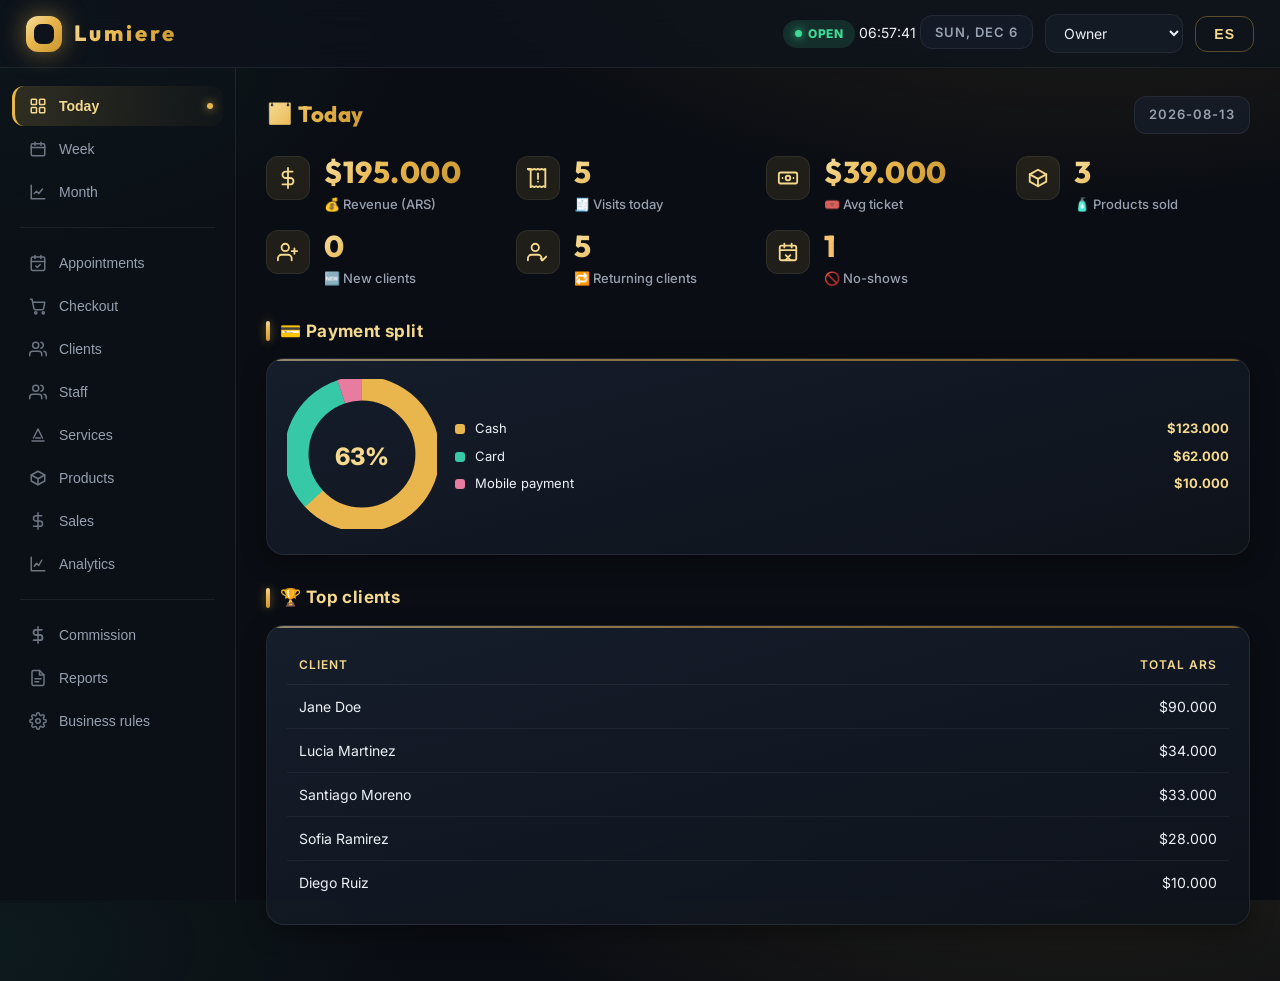
==== Lumiere-pos/dashboard/index.html @ 7a3bf392 "feat: custom-range analytics, per-period starter packs, single-file dashboard - Add custom date-rang" ====
<!DOCTYPE html>
<html lang="en">
<head>
  <meta charset="UTF-8">
  <meta name="viewport" content="width=device-width, initial-scale=1.0">
  <title>Lumiere POS — Dashboard</title>
  <link rel="preconnect" href="https://fonts.googleapis.com">
  <link rel="preconnect" href="https://fonts.gstatic.com" crossorigin>
  <link href="https://fonts.googleapis.com/css2?family=Outfit:wght@500;600;700;800&family=Inter:wght@400;500;600;700&display=swap" rel="stylesheet">
  <link rel="stylesheet" href="styles.css">
</head>
<body>
  <header class="topbar">
    <div class="brand">
      <span class="brand-dot">💎</span>
      <h1>Lumiere</h1>
    </div>
    <div class="topbar-actions">
      <div class="clock-box">
        <span class="pill" id="openPill">Open</span>
        <span class="clock" id="clock">--:--:--</span>
        <span class="day-label" id="clockDate"></span>
      </div>
      <select id="role" class="role-select" aria-label="Role">
        <option value="owner" data-i18n="role_owner">Owner</option>
        <option value="admin" data-i18n="role_admin">Administrator</option>
        <option value="receptionist" data-i18n="role_receptionist">Receptionist</option>
      </select>
      <button id="lang" class="lang-btn">ES</button>
    </div>
  </header>

  <div class="layout">
    <aside class="sidebar" id="sidebar">
      <nav>
        <button class="nav-item" data-sec="today" data-i18n="sec_today"><svg viewBox="0 0 24 24" width="18" height="18" fill="none" stroke="currentColor" stroke-width="2" stroke-linecap="round" stroke-linejoin="round"><rect x="3" y="3" width="7" height="7" rx="1"/><rect x="14" y="3" width="7" height="7" rx="1"/><rect x="3" y="14" width="7" height="7" rx="1"/><rect x="14" y="14" width="7" height="7" rx="1"/></svg>Today</button>
        <button class="nav-item" data-sec="week" data-i18n="sec_week"><svg viewBox="0 0 24 24" width="18" height="18" fill="none" stroke="currentColor" stroke-width="2" stroke-linecap="round" stroke-linejoin="round"><rect x="3" y="5" width="18" height="16" rx="2"/><path d="M8 3v4M16 3v4M3 10h18"/></svg>Week</button>
        <button class="nav-item" data-sec="month" data-i18n="sec_month"><svg viewBox="0 0 24 24" width="18" height="18" fill="none" stroke="currentColor" stroke-width="2" stroke-linecap="round" stroke-linejoin="round"><path d="M3 3v18h18"/><path d="M7 14l3-3 3 3 5-6"/></svg>Month</button>
        <hr>
        <button class="nav-item" data-sec="appointments" data-i18n="sec_appointments"><svg viewBox="0 0 24 24" width="18" height="18" fill="none" stroke="currentColor" stroke-width="2" stroke-linecap="round" stroke-linejoin="round"><rect x="3" y="4" width="18" height="18" rx="2"/><path d="M16 2v4M8 2v4M3 10h18M9 16l2 2 4-4"/></svg>Appointments</button>
        <button class="nav-item" data-sec="checkout" data-i18n="sec_checkout"><svg viewBox="0 0 24 24" width="18" height="18" fill="none" stroke="currentColor" stroke-width="2" stroke-linecap="round" stroke-linejoin="round"><circle cx="9" cy="21" r="1.5"/><circle cx="19" cy="21" r="1.5"/><path d="M2 3h2l2.6 12.4a2 2 0 002 1.6h8.9a2 2 0 002-1.6L21 7H6"/></svg>Checkout</button>
        <button class="nav-item" data-sec="clients" data-i18n="sec_clients"><svg viewBox="0 0 24 24" width="18" height="18" fill="none" stroke="currentColor" stroke-width="2" stroke-linecap="round" stroke-linejoin="round"><path d="M17 21v-2a4 4 0 00-4-4H5a4 4 0 00-4 4v2"/><circle cx="9" cy="7" r="4"/><path d="M23 21v-2a4 4 0 00-3-3.87"/><path d="M16 3.13a4 4 0 010 7.75"/></svg>Clients</button>
        <button class="nav-item" data-sec="staff" data-i18n="sec_staff"><svg viewBox="0 0 24 24" width="18" height="18" fill="none" stroke="currentColor" stroke-width="2" stroke-linecap="round" stroke-linejoin="round"><path d="M17 21v-2a4 4 0 00-4-4H5a4 4 0 00-4 4v2"/><circle cx="9" cy="7" r="4"/><path d="M23 21v-2a4 4 0 00-3-3.87M16 3.13a4 4 0 010 7.75"/></svg>Staff</button>
        <button class="nav-item" data-sec="services" data-i18n="sec_services"><svg viewBox="0 0 24 24" width="18" height="18" fill="none" stroke="currentColor" stroke-width="2" stroke-linecap="round" stroke-linejoin="round"><path d="M4 20h16M6 16l6-12 6 12"/><path d="M9 16h6"/></svg>Services</button>
        <button class="nav-item" data-sec="products" data-i18n="sec_products"><svg viewBox="0 0 24 24" width="18" height="18" fill="none" stroke="currentColor" stroke-width="2" stroke-linecap="round" stroke-linejoin="round"><path d="M21 8l-9-5-9 5v8l9 5 9-5V8z"/><path d="M3 8l9 5 9-5M12 13v8"/></svg>Products</button>
        <button class="nav-item" data-sec="sales" data-i18n="sec_sales"><svg viewBox="0 0 24 24" width="18" height="18" fill="none" stroke="currentColor" stroke-width="2" stroke-linecap="round" stroke-linejoin="round"><path d="M12 1v22M17 5H9.5a3.5 3.5 0 000 7h5a3.5 3.5 0 010 7H6"/></svg>Sales</button>
        <button class="nav-item owner-only" data-sec="analytics" data-i18n="sec_analytics"><svg viewBox="0 0 24 24" width="18" height="18" fill="none" stroke="currentColor" stroke-width="2" stroke-linecap="round" stroke-linejoin="round"><path d="M3 3v18h18"/><path d="M7 15l3-4 3 3 4-7"/></svg>Analytics</button>
        <hr>
        <button class="nav-item owner-only" data-sec="commission" data-i18n="sec_commission"><svg viewBox="0 0 24 24" width="18" height="18" fill="none" stroke="currentColor" stroke-width="2" stroke-linecap="round" stroke-linejoin="round"><path d="M12 1v22M17 5H9.5a3.5 3.5 0 000 7h5a3.5 3.5 0 010 7H6"/><path d="M17 5H9.5a3.5 3.5 0 000 7h5a3.5 3.5 0 010 7H6"/></svg>Commission</button>
        <button class="nav-item owner-only" data-sec="reports" data-i18n="sec_reports"><svg viewBox="0 0 24 24" width="18" height="18" fill="none" stroke="currentColor" stroke-width="2" stroke-linecap="round" stroke-linejoin="round"><path d="M14 2H6a2 2 0 00-2 2v16a2 2 0 002 2h12a2 2 0 002-2V8z"/><path d="M14 2v6h6M8 13h8M8 17h5"/></svg>Reports</button>
        <button class="nav-item owner-only" data-sec="rules" data-i18n="sec_rules"><svg viewBox="0 0 24 24" width="18" height="18" fill="none" stroke="currentColor" stroke-width="2" stroke-linecap="round" stroke-linejoin="round"><circle cx="12" cy="12" r="3"/><path d="M19.4 15a1.65 1.65 0 00.33 1.82l.06.06a2 2 0 11-2.83 2.83l-.06-.06a1.65 1.65 0 00-1.82-.33 1.65 1.65 0 00-1 1.51V21a2 2 0 11-4 0v-.09A1.65 1.65 0 009 19.4a1.65 1.65 0 00-1.82.33l-.06.06a2 2 0 11-2.83-2.83l.06-.06a1.65 1.65 0 00.33-1.82 1.65 1.65 0 00-1.51-1H3a2 2 0 110-4h.09A1.65 1.65 0 004.6 9a1.65 1.65 0 00-.33-1.82l-.06-.06a2 2 0 112.83-2.83l.06.06a1.65 1.65 0 001.82.33H9a1.65 1.65 0 001-1.51V3a2 2 0 114 0v.09a1.65 1.65 0 001 1.51 1.65 1.65 0 001.82-.33l.06-.06a2 2 0 112.83 2.83l-.06.06a1.65 1.65 0 00-.33 1.82V9a1.65 1.65 0 001.51 1H21a2 2 0 110 4h-.09a1.65 1.65 0 00-1.51 1z"/></svg>Rules</button>
      </nav>
    </aside>

    <main id="view" class="view"></main>
  </div>

  <div id="closedOverlay" class="closed-overlay" style="display:none">
    <div class="closed-card">
      <div class="brand">
        <span class="brand-dot"></span>
        <h1>Lumiere</h1>
      </div>
      <div class="closed-icon"><svg viewBox="0 0 24 24" width="44" height="44" fill="none" stroke="currentColor" stroke-width="1.6" stroke-linecap="round" stroke-linejoin="round"><circle cx="12" cy="12" r="9"/><path d="M12 7v5l3 2"/></svg></div>
      <h2 id="ovMsg">We are closed</h2>
      <div class="closed-clock" id="ovClock">--:--:--</div>
      <div class="closed-date" id="ovDate"></div>
      <div class="closed-open" id="ovOpenAt"></div>
      <button class="btn ghost" id="ovForceBtn" onclick="Lumiere.forceOpen()">Open now (owner)</button>
      <button class="btn ghost" id="ovResetBtn" onclick="Lumiere.resetForceOpen()" style="display:none">Restore schedule</button>
    </div>
  </div>

  <script src="data.js"></script>
  <script src="app.js"></script>
</body>
</html>
---- Lumiere-pos/dashboard/styles.css ----
:root {
  --bg: #0a0d13;
  --bg2: #0e131b;
  --surface: #131a24;
  --surface2: #182130;
  --surface3: #1e2939;
  --border: rgba(255, 255, 255, 0.07);
  --border-strong: rgba(232, 182, 76, 0.35);
  --gold: #e8b64c;
  --gold-soft: #f5d98e;
  --gold-deep: #c9962f;
  --gold-grad: linear-gradient(135deg, #f7dfa0 0%, #e8b64c 45%, #c9962f 100%);
  --teal: #37c8a8;
  --teal-soft: #a5e9d8;
  --rose: #e87ba0;
  --rose-soft: #f2c6d6;
  --violet: #8f7ee8;
  --blue: #5aa9e6;
  --orange: #f2a33c;
  --green: #3ddc97;
  --text: #eef1f6;
  --text-dim: #97a1b0;
  --ok: #3ddc97;
  --warn: #f2a33c;
  --danger: #f2606b;
  --shadow: 0 18px 44px rgba(0, 0, 0, 0.5);
  --shadow-soft: 0 8px 24px rgba(0, 0, 0, 0.35);
  --radius: 18px;
  --radius-sm: 12px;
}

* { box-sizing: border-box; margin: 0; padding: 0; }

html { height: 100%; }

body {
  background:
    radial-gradient(1100px 480px at 85% -10%, rgba(232, 182, 76, 0.12), transparent 60%),
    radial-gradient(900px 420px at -5% 5%, rgba(55, 200, 168, 0.08), transparent 55%),
    radial-gradient(700px 380px at 60% 110%, rgba(143, 126, 232, 0.07), transparent 60%),
    var(--bg);
  color: var(--text);
  font-family: "Inter", "Segoe UI", system-ui, -apple-system, Roboto, sans-serif;
  min-height: 100vh;
  -webkit-font-smoothing: antialiased;
  font-size: 14px;
  line-height: 1.5;
}

::selection { background: rgba(232, 182, 76, 0.35); }

::-webkit-scrollbar { width: 10px; height: 10px; }
::-webkit-scrollbar-track { background: transparent; }
::-webkit-scrollbar-thumb {
  background: rgba(232, 182, 76, 0.22);
  border-radius: 999px;
  border: 2px solid transparent;
  background-clip: content-box;
}
::-webkit-scrollbar-thumb:hover { background: rgba(232, 182, 76, 0.4); background-clip: content-box; }

/* ---------------- Topbar ---------------- */

.topbar {
  position: sticky;
  top: 0;
  z-index: 50;
  display: flex;
  align-items: center;
  justify-content: space-between;
  padding: 14px 26px;
  background: rgba(14, 19, 27, 0.82);
  backdrop-filter: blur(16px);
  -webkit-backdrop-filter: blur(16px);
  border-bottom: 1px solid var(--border);
}

.brand { display: flex; align-items: center; gap: 12px; }
.brand-dot {
  width: 36px;
  height: 36px;
  border-radius: 12px;
  background: var(--gold-grad);
  box-shadow: 0 0 24px rgba(232, 182, 76, 0.5);
  position: relative;
  display: flex;
  align-items: center;
  justify-content: center;
  font-size: 18px;
}
.brand-dot::after {
  content: "";
  position: absolute;
  inset: 8px;
  border-radius: 7px;
  background: var(--bg2);
}
.brand h1 {
  font-family: "Outfit", "Inter", sans-serif;
  font-size: 22px;
  font-weight: 800;
  letter-spacing: 3px;
  background: var(--gold-grad);
  -webkit-background-clip: text;
  background-clip: text;
  -webkit-text-fill-color: transparent;
}

.topbar-actions { display: flex; gap: 12px; align-items: center; }

.day-label {
  font-size: 13px;
  color: var(--text-dim);
  font-weight: 600;
  letter-spacing: 1px;
  text-transform: uppercase;
  padding: 8px 14px;
  border: 1px solid var(--border);
  border-radius: var(--radius-sm);
  background: rgba(24, 33, 48, 0.6);
}

.role-select {
  background: var(--surface);
  color: var(--text);
  border: 1px solid var(--border);
  border-radius: var(--radius-sm);
  padding: 9px 14px;
  font-size: 14px;
  cursor: pointer;
  transition: border-color 0.2s;
}
.role-select:focus { outline: 2px solid var(--gold); border-color: transparent; }

.lang-btn {
  background: transparent;
  color: var(--gold-soft);
  border: 1px solid var(--border-strong);
  border-radius: var(--radius-sm);
  padding: 9px 18px;
  font-size: 14px;
  font-weight: 700;
  letter-spacing: 1px;
  cursor: pointer;
  transition: all 0.2s;
}
.lang-btn:hover { background: rgba(232, 182, 76, 0.16); box-shadow: 0 0 16px rgba(232, 182, 76, 0.25); }

/* ---------------- Layout ---------------- */

.layout { display: flex; min-height: calc(100vh - 65px); }

.sidebar {
  width: 236px;
  flex-shrink: 0;
  background: rgba(14, 19, 27, 0.55);
  border-right: 1px solid var(--border);
  padding: 18px 12px;
  overflow-y: auto;
  position: sticky;
  top: 65px;
  height: calc(100vh - 65px);
}

.sidebar nav { display: flex; flex-direction: column; gap: 3px; }
.sidebar hr { border: none; border-top: 1px solid var(--border); margin: 12px 8px; }

.nav-item {
  display: flex;
  align-items: center;
  gap: 12px;
  background: transparent;
  border: none;
  border-left: 3px solid transparent;
  color: var(--text-dim);
  text-align: left;
  padding: 11px 14px;
  font-size: 14px;
  font-weight: 500;
  border-radius: var(--radius-sm);
  cursor: pointer;
  transition: all 0.18s;
  position: relative;
}
.nav-item svg { flex-shrink: 0; opacity: 0.7; transition: opacity 0.18s; }
.nav-item:hover { color: var(--text); background: rgba(255, 255, 255, 0.045); }
.nav-item:hover svg { opacity: 1; }
.nav-item.active {
  color: var(--gold-soft);
  background: linear-gradient(90deg, rgba(232, 182, 76, 0.16), rgba(232, 182, 76, 0.02));
  border-left-color: var(--gold);
  font-weight: 600;
}
.nav-item.active svg { opacity: 1; }
.nav-item.active::after {
  content: "";
  position: absolute;
  right: 10px;
  top: 50%;
  transform: translateY(-50%);
  width: 6px;
  height: 6px;
  border-radius: 50%;
  background: var(--gold);
  box-shadow: 0 0 10px var(--gold);
}
.nav-item.hidden { display: none; }

.view {
  flex: 1;
  padding: 28px 30px 56px;
  max-width: 1220px;
  margin: 0 auto;
  width: 100%;
  animation: fadeIn 0.35s ease;
}

@keyframes fadeIn {
  from { opacity: 0; transform: translateY(6px); }
  to { opacity: 1; transform: translateY(0); }
}

/* ---------------- Grid & cards ---------------- */

.grid { display: grid; gap: 16px; grid-template-columns: repeat(auto-fit, minmax(200px, 1fr)); }
.grid.cols-2 { grid-template-columns: repeat(auto-fit, minmax(340px, 1fr)); }
.grid.cols-3 { grid-template-columns: repeat(auto-fit, minmax(260px, 1fr)); }

.card {
  background: linear-gradient(165deg, rgba(24, 33, 48, 0.85), rgba(14, 19, 27, 0.9));
  border: 1px solid var(--border);
  border-radius: var(--radius);
  padding: 20px;
  box-shadow: var(--shadow-soft);
  transition: transform 0.2s, border-color 0.2s, box-shadow 0.2s;
  position: relative;
  overflow: hidden;
}
.card::before {
  content: "";
  position: absolute;
  top: 0; left: 0; right: 0;
  height: 2px;
  background: var(--gold-grad);
  opacity: 0.55;
}
.card:hover {
  transform: translateY(-2px);
  border-color: var(--border-strong);
  box-shadow: var(--shadow);
}

.card h3 {
  font-size: 12px;
  text-transform: uppercase;
  letter-spacing: 1.4px;
  color: var(--text-dim);
  margin-bottom: 12px;
  font-weight: 700;
}

.chart-card { display: flex; flex-direction: column; }
.chart-card h3 { color: var(--gold-soft); }

.aq-wrap { margin-bottom: 20px; }
.aq-head {
  display: flex;
  align-items: center;
  justify-content: space-between;
  gap: 12px;
  margin: 26px 0 10px;
}
.aq-head strong {
  font-size: 15px;
  font-weight: 700;
  color: var(--text);
  letter-spacing: 0.3px;
}
.aq-actions { display: flex; gap: 8px; }
.aq-actions .btn.sm { padding: 5px 8px; }

.aq-group { margin-bottom: 26px; }
.aq-group-title {
  display: inline-block;
  font-size: 12px;
  font-weight: 700;
  text-transform: uppercase;
  letter-spacing: 1.2px;
  color: var(--gold-soft);
  border: 1px solid var(--gold-dim);
  background: rgba(212, 175, 55, 0.06);
  border-radius: 999px;
  padding: 4px 14px;
  margin-bottom: 14px;
}
.starter-bar {
  display: flex;
  align-items: center;
  flex-wrap: wrap;
  gap: 8px;
  margin-bottom: 18px;
}
.starter-bar > span {
  font-size: 12px;
  font-weight: 600;
  letter-spacing: 0.6px;
  text-transform: uppercase;
  color: var(--muted);
}

/* ---------------- Metrics / KPI ---------------- */

.metric { position: relative; }
.metric-value {
  font-family: "Outfit", "Inter", sans-serif;
  font-size: 30px;
  font-weight: 800;
  letter-spacing: 0.5px;
  background: var(--gold-grad);
  -webkit-background-clip: text;
  background-clip: text;
  -webkit-text-fill-color: transparent;
  line-height: 1.1;
}
.metric-label { font-size: 13px; color: var(--text-dim); margin-top: 6px; font-weight: 500; }
.metric.good .metric-value { background: linear-gradient(135deg, #8cebbf, #3ddc97); -webkit-background-clip: text; background-clip: text; -webkit-text-fill-color: transparent; }
.metric.warn .metric-value { background: linear-gradient(135deg, #f7c878, #f2a33c); -webkit-background-clip: text; background-clip: text; -webkit-text-fill-color: transparent; }
.metric.danger .metric-value { background: linear-gradient(135deg, #f9a3aa, #f2606b); -webkit-background-clip: text; background-clip: text; -webkit-text-fill-color: transparent; }
.metric.teal .metric-value { background: linear-gradient(135deg, #9ae9d6, #37c8a8); -webkit-background-clip: text; background-clip: text; -webkit-text-fill-color: transparent; }
.metric.violet .metric-value { background: linear-gradient(135deg, #b7acf5, #8f7ee8); -webkit-background-clip: text; background-clip: text; -webkit-text-fill-color: transparent; }

.metric.with-icon { display: flex; align-items: flex-start; gap: 14px; }
.metric-icon {
  width: 44px;
  height: 44px;
  flex-shrink: 0;
  border-radius: 12px;
  display: flex;
  align-items: center;
  justify-content: center;
  background: rgba(232, 182, 76, 0.1);
  border: 1px solid var(--border);
  color: var(--gold-soft);
}
.metric-icon svg { width: 22px; height: 22px; }

/* ---------------- Tables ---------------- */

table { width: 100%; border-collapse: collapse; font-size: 14px; }
th {
  text-align: left;
  color: var(--gold-soft);
  font-weight: 600;
  padding: 10px 12px;
  border-bottom: 1px solid var(--border);
  font-size: 12px;
  text-transform: uppercase;
  letter-spacing: 1px;
}
td { padding: 11px 12px; border-bottom: 1px solid rgba(255, 255, 255, 0.05); color: var(--text); }
tr:hover td { background: rgba(255, 255, 255, 0.025); }
tbody tr:last-child td { border-bottom: none; }
td.num, th.num { text-align: right; }

/* ---------------- Badges & pills ---------------- */

.badge {
  display: inline-flex;
  align-items: center;
  gap: 6px;
  padding: 4px 12px;
  border-radius: 999px;
  font-size: 12px;
  font-weight: 700;
  letter-spacing: 0.3px;
}
.badge::before {
  content: "";
  width: 6px; height: 6px;
  border-radius: 50%;
  background: currentColor;
  box-shadow: 0 0 8px currentColor;
}
.badge.ok { background: rgba(61, 220, 151, 0.13); color: var(--ok); }
.badge.warn { background: rgba(242, 163, 60, 0.13); color: var(--warn); }
.badge.danger { background: rgba(242, 96, 107, 0.13); color: var(--danger); }
.badge.gold { background: rgba(232, 182, 76, 0.14); color: var(--gold-soft); }
.badge.dim { background: rgba(151, 161, 176, 0.13); color: var(--text-dim); }
.badge.teal { background: rgba(55, 200, 168, 0.14); color: var(--teal-soft); }

.pill {
  display: inline-flex; align-items: center; gap: 6px;
  padding: 5px 12px; border-radius: 999px; font-size: 12px; font-weight: 800;
  letter-spacing: 0.5px; text-transform: uppercase;
}
.pill::before { content: ""; width: 7px; height: 7px; border-radius: 50%; background: currentColor; box-shadow: 0 0 8px currentColor; }
.pill.open { background: rgba(61, 220, 151, 0.14); color: var(--ok); }
.pill.closed { background: rgba(242, 96, 107, 0.14); color: var(--danger); }

/* ---------------- Toolbar ---------------- */

.toolbar {
  display: flex;
  gap: 12px;
  align-items: center;
  margin-bottom: 22px;
  flex-wrap: wrap;
}
.toolbar .spacer { flex: 1; }
.toolbar h2 {
  font-family: "Outfit", "Inter", sans-serif;
  font-size: 22px;
  font-weight: 800;
  letter-spacing: 0.5px;
  background: var(--gold-grad);
  -webkit-background-clip: text;
  background-clip: text;
  -webkit-text-fill-color: transparent;
}

/* ---------------- Forms & buttons ---------------- */

input, select, textarea {
  background: var(--surface);
  color: var(--text);
  border: 1px solid var(--border);
  border-radius: var(--radius-sm);
  padding: 10px 14px;
  font-size: 14px;
  font-family: inherit;
  transition: border-color 0.2s, box-shadow 0.2s;
}
input:focus, select:focus { outline: none; border-color: var(--gold); box-shadow: 0 0 0 3px rgba(232, 182, 76, 0.15); }

.btn {
  background: var(--gold-grad);
  color: #16160e;
  border: none;
  border-radius: var(--radius-sm);
  padding: 10px 20px;
  font-size: 14px;
  font-weight: 800;
  letter-spacing: 0.3px;
  cursor: pointer;
  box-shadow: 0 6px 18px rgba(232, 182, 76, 0.3);
  transition: all 0.2s;
}
.btn:hover { transform: translateY(-1px); box-shadow: 0 10px 24px rgba(232, 182, 76, 0.42); }
.btn:active { transform: translateY(0); }
.btn.ghost {
  background: transparent;
  color: var(--gold-soft);
  border: 1px solid var(--border-strong);
  box-shadow: none;
}
.btn.ghost:hover { background: rgba(232, 182, 76, 0.12); box-shadow: 0 0 14px rgba(232, 182, 76, 0.2); }
.btn.danger {
  background: transparent;
  color: var(--danger);
  border: 1px solid rgba(242, 96, 107, 0.5);
  box-shadow: none;
}
.btn.danger:hover { background: rgba(242, 96, 107, 0.12); box-shadow: 0 0 14px rgba(242, 96, 107, 0.2); }
.btn.sm { padding: 6px 9px; border-radius: 8px; line-height: 1; }
.btn.sm svg { vertical-align: -2px; }

.form-row { display: grid; grid-template-columns: 1fr 1fr; gap: 14px; margin-bottom: 14px; }
.form-field label {
  display: block;
  font-size: 12px;
  color: var(--text-dim);
  margin-bottom: 6px;
  text-transform: uppercase;
  letter-spacing: 0.8px;
  font-weight: 600;
}
.form-field select, .form-field input { width: 100%; }
.form-field.full { grid-column: 1 / -1; }

.form-card { margin-bottom: 16px; }
.form-title { font-size: 15px; font-weight: 700; color: var(--gold-soft); margin-bottom: 14px; }
.form-actions { display: flex; gap: 10px; margin-top: 16px; }

.rate-input { width: 90px; text-align: center; padding: 7px 8px; }

/* ---------------- Section titles ---------------- */

.section-title {
  display: flex;
  align-items: center;
  gap: 10px;
  font-size: 17px;
  font-weight: 700;
  color: var(--gold-soft);
  margin: 30px 0 14px;
  letter-spacing: 0.4px;
}
.section-title::before {
  content: "";
  width: 4px;
  height: 20px;
  border-radius: 4px;
  background: var(--gold-grad);
  box-shadow: 0 0 10px rgba(232, 182, 76, 0.5);
}
.section-title:first-of-type { margin-top: 0; }

.muted { color: var(--text-dim); font-size: 13px; }

/* ---------------- Search / segmented controls ---------------- */

.search-box {
  display: flex;
  align-items: center;
  gap: 8px;
  background: var(--surface);
  border: 1px solid var(--border);
  border-radius: var(--radius-sm);
  padding: 0 12px;
  color: var(--text-dim);
  transition: border-color 0.2s, box-shadow 0.2s;
}
.search-box:focus-within { border-color: var(--gold); box-shadow: 0 0 0 3px rgba(232, 182, 76, 0.15); }
.search-box input { border: none; background: transparent; padding: 10px 0; width: 220px; }
.search-box input:focus { outline: none; box-shadow: none; }

.seg { display: flex; background: var(--surface); border: 1px solid var(--border); border-radius: var(--radius-sm); padding: 4px; gap: 4px; }
.seg-btn {
  background: transparent; color: var(--text-dim); border: none;
  padding: 8px 18px; font-size: 13px; font-weight: 700; letter-spacing: 0.5px;
  border-radius: 9px; cursor: pointer; transition: all 0.2s;
}
.seg-btn:hover { color: var(--text); }
.seg-btn.active { background: var(--gold-grad); color: #16160e; box-shadow: 0 4px 14px rgba(232, 182, 76, 0.35); }

/* ---------------- Charts ---------------- */

.chart { width: 100%; height: auto; }
.chart-label { font-size: 11px; fill: var(--text-dim); font-weight: 600; }
.chart-axis { font-size: 10px; fill: var(--text-dim); }
.chart-card svg { margin-top: 6px; }

.chart-legend {
  display: flex;
  gap: 14px;
  flex-wrap: wrap;
  margin-top: 10px;
  font-size: 12px;
  color: var(--text-dim);
}
.cl-item { display: inline-flex; align-items: center; gap: 6px; }
.cl-dot { width: 10px; height: 10px; border-radius: 3px; }

.donut-wrap { display: flex; gap: 18px; align-items: center; flex-wrap: wrap; }
.donut-svg { position: relative; flex-shrink: 0; }
.donut-center {
  position: absolute; inset: 0; display: flex; align-items: center; justify-content: center;
  font-size: 24px; font-weight: 800; color: var(--gold-soft); pointer-events: none;
}
.donut-legend { flex: 1; min-width: 160px; display: flex; flex-direction: column; gap: 8px; }
.donut-legend-row { display: flex; align-items: center; gap: 10px; font-size: 13px; }
.donut-legend-row .dot { width: 10px; height: 10px; border-radius: 3px; flex-shrink: 0; }
.donut-legend-row .lk { flex: 1; color: var(--text); }
.donut-legend-row .lv { color: var(--gold-soft); font-weight: 700; }

.hbar-list { display: flex; flex-direction: column; gap: 12px; }
.hbar-row { display: grid; grid-template-columns: 130px 1fr 70px; gap: 12px; align-items: center; font-size: 13px; }
.hbar-label { color: var(--text-dim); white-space: nowrap; overflow: hidden; text-overflow: ellipsis; }
.hbar-label em { color: var(--gold-soft); font-style: normal; font-weight: 700; margin-right: 2px; }
.hbar-track { height: 10px; background: rgba(255, 255, 255, 0.06); border-radius: 6px; overflow: hidden; }
.hbar-fill { height: 100%; border-radius: 6px; transition: width 0.6s ease; box-shadow: 0 0 10px rgba(232, 182, 76, 0.25); }
.hbar-value { text-align: right; color: var(--text); font-weight: 700; }

/* ---------------- Heatmap ---------------- */

.heatmap {
  display: flex;
  flex-direction: column;
  gap: 5px;
  overflow-x: auto;
  padding-bottom: 4px;
}
.hm-row { display: flex; gap: 5px; align-items: center; }
.hm-cell {
  flex-shrink: 0;
  min-width: 34px;
  height: 34px;
  display: flex;
  align-items: center;
  justify-content: center;
  border-radius: 7px;
  font-size: 11px;
  font-weight: 700;
}
.hm-label {
  min-width: 74px;
  justify-content: flex-start;
  color: var(--text-dim);
  font-weight: 600;
  font-size: 12px;
}
.hm-col { color: var(--text-dim); font-size: 11px; height: 22px; }
.hm-val { color: #fff; transition: transform 0.15s; }
.hm-val:hover { transform: scale(1.08); }

/* ---------------- Appointments / misc ---------------- */

.appointment-row {
  display: grid;
  grid-template-columns: 110px 1fr 1fr 1fr 120px;
  gap: 12px;
  align-items: center;
  padding: 12px 14px;
  border-bottom: 1px solid rgba(255, 255, 255, 0.05);
  transition: background 0.15s;
}
.appointment-row:hover { background: rgba(255, 255, 255, 0.03); }
.appointment-row.time { color: var(--gold-soft); font-weight: 700; }

.day-check { display: flex; flex-wrap: wrap; gap: 8px; margin-top: 6px; }
.day-chip {
  display: inline-flex; align-items: center; gap: 6px;
  padding: 6px 11px; border: 1px solid var(--border); border-radius: 999px;
  font-size: 12px; color: var(--text-dim); cursor: pointer; transition: all 0.15s;
}
.day-chip:has(input:checked) { border-color: var(--gold); color: var(--gold-soft); background: rgba(232, 182, 76, 0.1); }
.day-chip input { accent-color: var(--gold); }

.rule-row {
  display: flex; align-items: center; justify-content: space-between; gap: 12px;
  padding: 12px 4px; border-bottom: 1px solid rgba(255, 255, 255, 0.05); font-size: 14px; cursor: pointer;
}
.rule-row:last-child { border-bottom: none; }
.rule-row input { accent-color: var(--gold); transform: scale(1.15); cursor: pointer; }

/* ---------------- Closed overlay ---------------- */

.closed-overlay {
  position: fixed; inset: 0; z-index: 200;
  display: flex; align-items: center; justify-content: center;
  background:
    radial-gradient(1000px 500px at 50% -20%, rgba(232, 182, 76, 0.12), transparent 60%),
    rgba(8, 11, 17, 0.96);
  backdrop-filter: blur(6px);
}
.closed-card { text-align: center; padding: 40px 50px; }
.closed-card .brand { justify-content: center; margin-bottom: 22px; }
.closed-icon { color: var(--gold); margin: 10px 0 8px; }
.closed-card h2 { font-size: 30px; font-weight: 800; letter-spacing: 2px; color: var(--gold-soft); margin-bottom: 14px; }
.closed-clock { font-family: "Outfit", sans-serif; font-size: 52px; font-weight: 800; letter-spacing: 4px; background: var(--gold-grad); -webkit-background-clip: text; background-clip: text; -webkit-text-fill-color: transparent; font-variant-numeric: tabular-nums; }
.closed-date { color: var(--text-dim); font-size: 15px; margin-top: 8px; text-transform: capitalize; }
.closed-open { color: var(--text); font-size: 16px; margin: 18px 0 26px; }
.closed-open::before { content: ""; display: inline-block; width: 8px; height: 8px; border-radius: 50%; background: var(--gold); box-shadow: 0 0 10px var(--gold); margin-right: 8px; }

/* ---------------- Responsive ---------------- */

@media (max-width: 900px) {
  .layout { flex-direction: column; }
  .sidebar {
    width: 100%;
    height: auto;
    position: static;
    border-right: none;
    border-bottom: 1px solid var(--border);
    padding: 12px;
  }
  .sidebar nav { flex-direction: row; flex-wrap: wrap; }
  .nav-item { border-left: none; border-bottom: 3px solid transparent; }
  .nav-item.active { border-bottom-color: var(--gold); border-left: none; }
  .nav-item.active::after { display: none; }
  .view { padding: 20px 16px 44px; }
  .form-row { grid-template-columns: 1fr; }
  .appointment-row { grid-template-columns: 80px 1fr 1fr; }
  .topbar { padding: 12px 16px; }
  .day-label { display: none; }
}
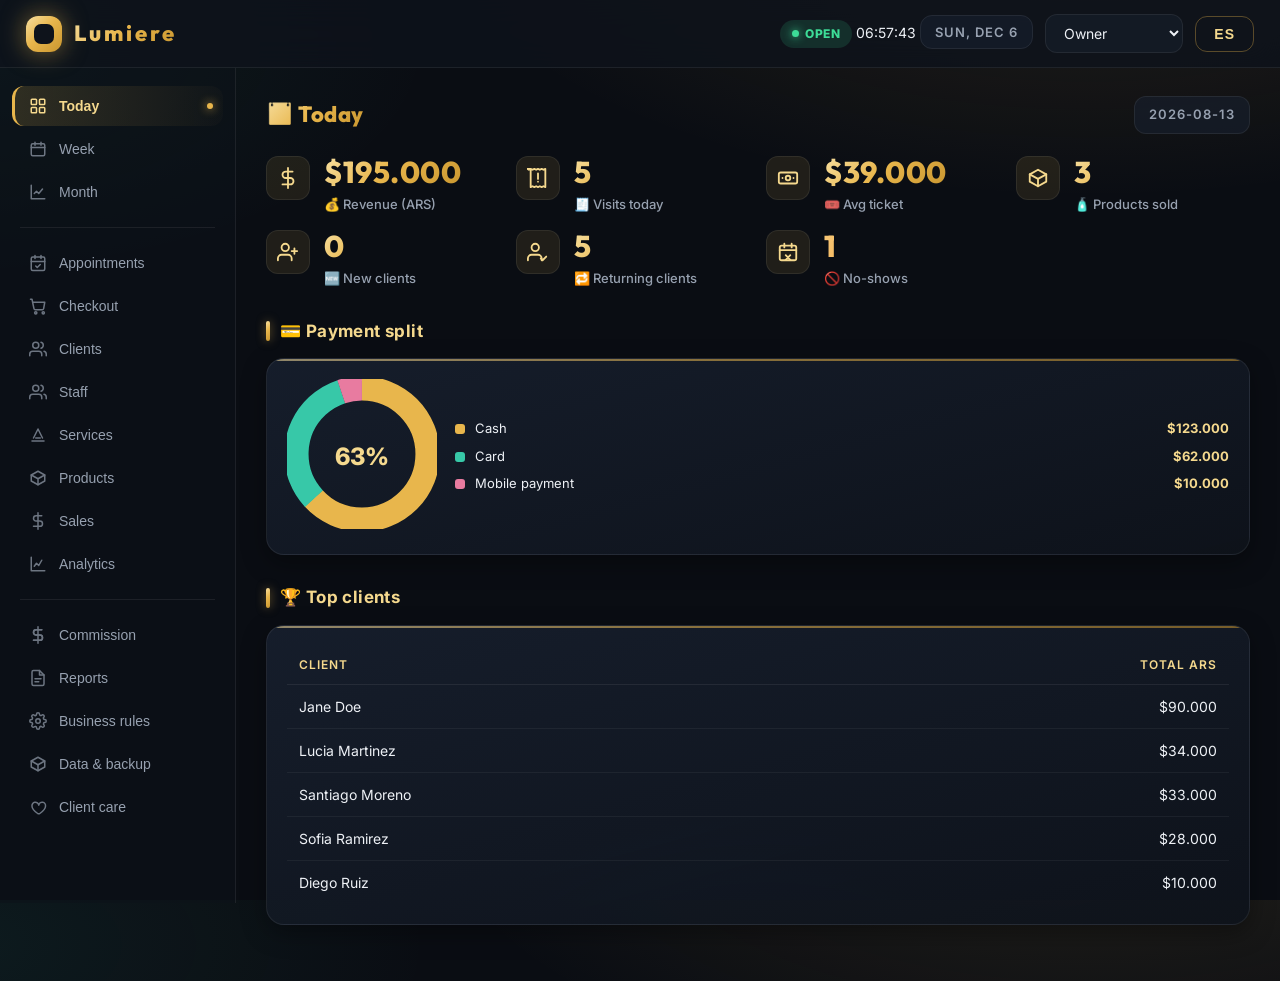
==== commit 49fc0244: "feat: natural-language & voice analytics" ====
--- a/Lumiere-pos/dashboard/index.html
+++ b/Lumiere-pos/dashboard/index.html
@@ -4,6 +4,9 @@
   <meta charset="UTF-8">
   <meta name="viewport" content="width=device-width, initial-scale=1.0">
   <title>Lumiere POS — Dashboard</title>
+  <meta name="theme-color" content="#0e0e11">
+  <link rel="manifest" href="manifest.json">
+  <link rel="icon" type="image/svg+xml" href="icon.svg">
   <link rel="preconnect" href="https://fonts.googleapis.com">
   <link rel="preconnect" href="https://fonts.gstatic.com" crossorigin>
   <link href="https://fonts.googleapis.com/css2?family=Outfit:wght@500;600;700;800&family=Inter:wght@400;500;600;700&display=swap" rel="stylesheet">
@@ -49,6 +52,8 @@
         <button class="nav-item owner-only" data-sec="commission" data-i18n="sec_commission"><svg viewBox="0 0 24 24" width="18" height="18" fill="none" stroke="currentColor" stroke-width="2" stroke-linecap="round" stroke-linejoin="round"><path d="M12 1v22M17 5H9.5a3.5 3.5 0 000 7h5a3.5 3.5 0 010 7H6"/><path d="M17 5H9.5a3.5 3.5 0 000 7h5a3.5 3.5 0 010 7H6"/></svg>Commission</button>
         <button class="nav-item owner-only" data-sec="reports" data-i18n="sec_reports"><svg viewBox="0 0 24 24" width="18" height="18" fill="none" stroke="currentColor" stroke-width="2" stroke-linecap="round" stroke-linejoin="round"><path d="M14 2H6a2 2 0 00-2 2v16a2 2 0 002 2h12a2 2 0 002-2V8z"/><path d="M14 2v6h6M8 13h8M8 17h5"/></svg>Reports</button>
         <button class="nav-item owner-only" data-sec="rules" data-i18n="sec_rules"><svg viewBox="0 0 24 24" width="18" height="18" fill="none" stroke="currentColor" stroke-width="2" stroke-linecap="round" stroke-linejoin="round"><circle cx="12" cy="12" r="3"/><path d="M19.4 15a1.65 1.65 0 00.33 1.82l.06.06a2 2 0 11-2.83 2.83l-.06-.06a1.65 1.65 0 00-1.82-.33 1.65 1.65 0 00-1 1.51V21a2 2 0 11-4 0v-.09A1.65 1.65 0 009 19.4a1.65 1.65 0 00-1.82.33l-.06.06a2 2 0 11-2.83-2.83l.06-.06a1.65 1.65 0 00.33-1.82 1.65 1.65 0 00-1.51-1H3a2 2 0 110-4h.09A1.65 1.65 0 004.6 9a1.65 1.65 0 00-.33-1.82l-.06-.06a2 2 0 112.83-2.83l.06.06a1.65 1.65 0 001.82.33H9a1.65 1.65 0 001-1.51V3a2 2 0 114 0v.09a1.65 1.65 0 001 1.51 1.65 1.65 0 001.82-.33l.06-.06a2 2 0 112.83 2.83l-.06.06a1.65 1.65 0 00-.33 1.82V9a1.65 1.65 0 001.51 1H21a2 2 0 110 4h-.09a1.65 1.65 0 00-1.51 1z"/></svg>Rules</button>
+        <button class="nav-item owner-only" data-sec="data" data-i18n="sec_data"><svg viewBox="0 0 24 24" width="18" height="18" fill="none" stroke="currentColor" stroke-width="2" stroke-linecap="round" stroke-linejoin="round"><path d="M21 8l-9-5-9 5v8l9 5 9-5V8z"/><path d="M3 8l9 5 9-5"/><path d="M12 13v8"/></svg>Data</button>
+        <button class="nav-item owner-only" data-sec="care" data-i18n="sec_care"><svg viewBox="0 0 24 24" width="18" height="18" fill="none" stroke="currentColor" stroke-width="2" stroke-linecap="round" stroke-linejoin="round"><path d="M12 21c-4.5-3.2-8-6.5-8-10a4.5 4.5 0 019-1.5A4.5 4.5 0 0122 11c0 3.5-3.5 6.8-8 10z"/></svg>Care</button>
       </nav>
     </aside>
 
@@ -72,6 +77,7 @@
   </div>
 
   <script src="data.js"></script>
+  <script src="nl.js"></script>
   <script src="app.js"></script>
 </body>
 </html>
--- a/Lumiere-pos/dashboard/styles.css
+++ b/Lumiere-pos/dashboard/styles.css
@@ -463,6 +463,88 @@
 .btn.danger:hover { background: rgba(242, 96, 107, 0.12); box-shadow: 0 0 14px rgba(242, 96, 107, 0.2); }
 .btn.sm { padding: 6px 9px; border-radius: 8px; line-height: 1; }
 .btn.sm svg { vertical-align: -2px; }
+.btn.ok {
+  background: transparent;
+  color: var(--ok);
+  border: 1px solid rgba(61, 220, 151, 0.5);
+  box-shadow: none;
+}
+.btn.ok:hover { background: rgba(61, 220, 151, 0.12); box-shadow: 0 0 14px rgba(61, 220, 151, 0.2); }
+.btn.warn {
+  background: transparent;
+  color: var(--warn);
+  border: 1px solid rgba(242, 163, 60, 0.5);
+  box-shadow: none;
+}
+.btn.warn:hover { background: rgba(242, 163, 60, 0.12); box-shadow: 0 0 14px rgba(242, 163, 60, 0.2); }
+
+.appt-summary {
+  padding: 12px 16px;
+  color: var(--text-dim);
+  font-size: 13px;
+  border-top: 1px solid var(--border);
+}
+
+.reorder-panel { margin-bottom: 16px; }
+.reorder-row {
+  display: flex;
+  align-items: center;
+  gap: 12px;
+  padding: 9px 0;
+  border-bottom: 1px solid var(--border);
+}
+.reorder-row:last-child { border-bottom: none; }
+.reorder-name { flex: 1; font-weight: 600; }
+
+.toast-wrap {
+  position: fixed;
+  bottom: 20px;
+  right: 20px;
+  z-index: 2000;
+  display: flex;
+  flex-direction: column;
+  gap: 8px;
+  pointer-events: none;
+}
+.toast {
+  background: rgba(22, 22, 14, 0.95);
+  border: 1px solid var(--border-strong);
+  border-left: 3px solid var(--gold-soft);
+  color: var(--text);
+  padding: 11px 16px;
+  border-radius: var(--radius-sm);
+  font-size: 13.5px;
+  font-weight: 600;
+  box-shadow: 0 12px 30px rgba(0, 0, 0, 0.5);
+  opacity: 0;
+  transform: translateY(8px);
+  transition: opacity 0.2s, transform 0.2s;
+  max-width: 320px;
+}
+.toast.show { opacity: 1; transform: translateY(0); }
+
+.nl-suggestions { display: flex; flex-wrap: wrap; gap: 8px; margin-top: 12px; }
+.chip {
+  background: var(--surface2);
+  border: 1px solid var(--border);
+  color: var(--text-dim);
+  border-radius: 999px;
+  padding: 6px 12px;
+  font-size: 12.5px;
+  cursor: pointer;
+  transition: border-color 0.15s, color 0.15s;
+}
+.chip:hover { border-color: var(--gold-soft); color: var(--gold-soft); }
+.nl-confirm {
+  margin-top: 12px;
+  padding: 8px 12px;
+  border-radius: var(--radius-sm);
+  background: rgba(55, 200, 168, 0.12);
+  border: 1px solid rgba(55, 200, 168, 0.35);
+  color: var(--teal-soft);
+  font-size: 13px;
+  font-weight: 600;
+}
 
 .form-row { display: grid; grid-template-columns: 1fr 1fr; gap: 14px; margin-bottom: 14px; }
 .form-field label {
